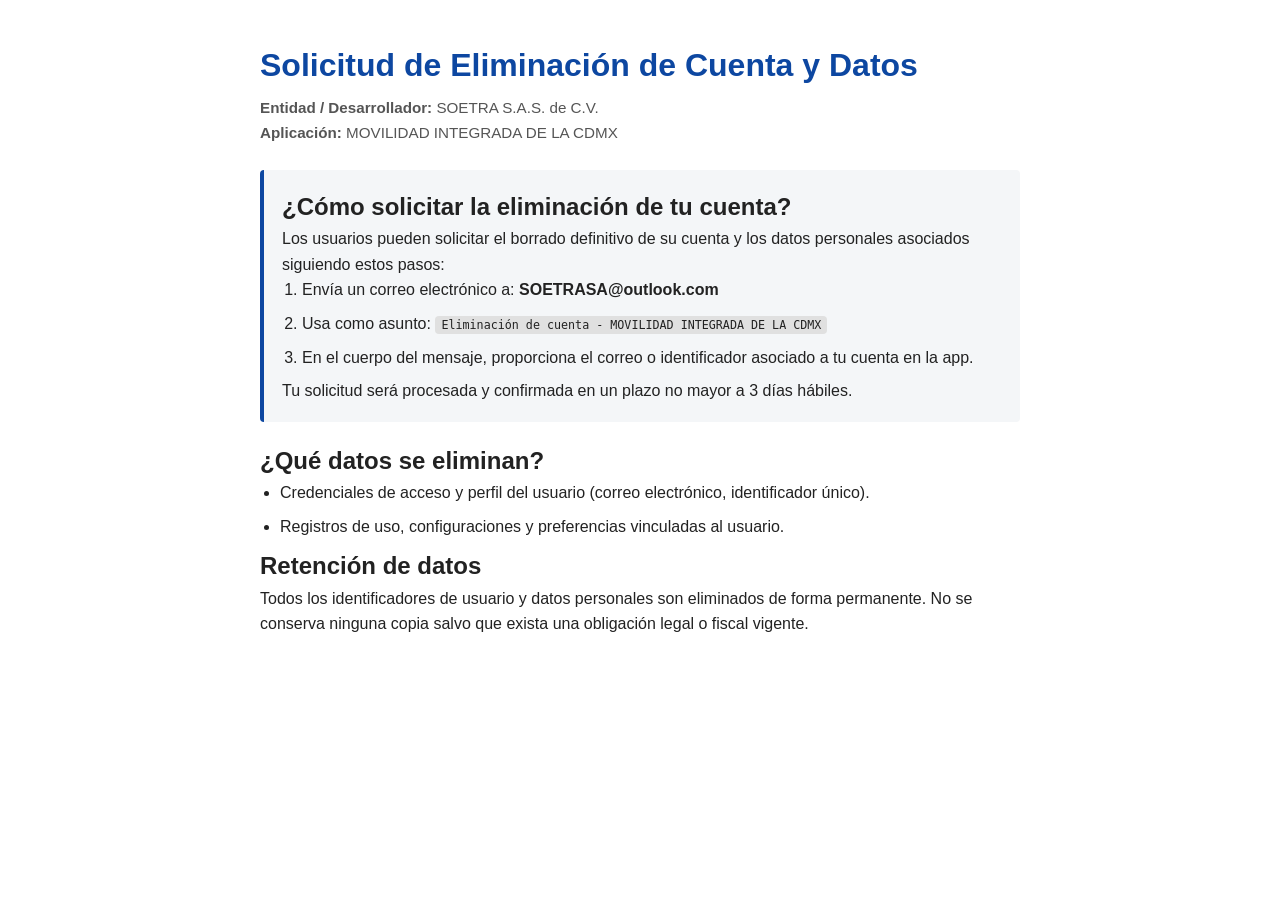
==== delete-account.html @ d7120647 "Add files via upload" ====
<!DOCTYPE html>
<html lang="es">
<head>
    <meta charset="UTF-8">
    <meta name="viewport" content="width=device-width, initial-scale=1.0">
    <title>Eliminación de Cuenta - SOETRA</title>
    <link rel="stylesheet" href="estilos.css">
    <link rel="icon" href="favicon.png" type="image/png">
    <style>
        body { font-family: -apple-system, BlinkMacSystemFont, "Segoe UI", Roboto, Arial, sans-serif; line-height: 1.6; max-width: 800px; margin: 40px auto; padding: 0 20px; color: #222; }
        h1 { color: #0d47a1; margin-bottom: 5px; }
        .meta { color: #555; margin-bottom: 25px; font-size: 0.95rem; }
        .card { background: #f4f6f8; border-left: 4px solid #0d47a1; border-radius: 4px; padding: 18px; margin: 20px 0; }
        ul, ol { padding-left: 20px; }
        li { margin-bottom: 8px; }
        code { background: #e0e0e0; padding: 2px 6px; border-radius: 4px; font-size: 0.9em; }
    </style>
</head>
<body>

    <h1>Solicitud de Eliminación de Cuenta y Datos</h1>
    <div class="meta">
        <p><strong>Entidad / Desarrollador:</strong> SOETRA S.A.S. de C.V.</p>
        <!-- Sustituye [NOMBRE EXACTO DE TU APP] por el nombre idéntico que tiene en Play Console -->
        <p><strong>Aplicación:</strong> MOVILIDAD INTEGRADA DE LA CDMX</p>
    </div>

    <div class="card">
        <h2>¿Cómo solicitar la eliminación de tu cuenta?</h2>
        <p>Los usuarios pueden solicitar el borrado definitivo de su cuenta y los datos personales asociados siguiendo estos pasos:</p>
        <ol>
            <li>Envía un correo electrónico a: <strong>SOETRASA@outlook.com</strong></li>
            <li>Usa como asunto: <code>Eliminación de cuenta - MOVILIDAD INTEGRADA DE LA  CDMX</code></li>
            <li>En el cuerpo del mensaje, proporciona el correo o identificador asociado a tu cuenta en la app.</li>
        </ol>
        <p>Tu solicitud será procesada y confirmada en un plazo no mayor a 3 días hábiles.</p>
    </div>

    <h2>¿Qué datos se eliminan?</h2>
    <ul>
        <li>Credenciales de acceso y perfil del usuario (correo electrónico, identificador único).</li>
        <li>Registros de uso, configuraciones y preferencias vinculadas al usuario.</li>
    </ul>

    <h2>Retención de datos</h2>
    <p>Todos los identificadores de usuario y datos personales son eliminados de forma permanente. No se conserva ninguna copia salvo que exista una obligación legal o fiscal vigente.</p>

</body>
</html>
---- estilos.css ----
:root {
  --navy: #07182e;
  --navy-2: #0b2445;
  --blue: #1565d8;
  --cyan: #39bfea;
  --green: #2cd27f;
  --ink: #10243e;
  --muted: #60738b;
  --line: #dfe7ef;
  --paper: #f5f8fb;
  --white: #fff;
  --shadow: 0 24px 70px rgba(7, 24, 46, .12);
}

* { box-sizing: border-box; margin: 0; padding: 0; }
html { scroll-behavior: smooth; }
body {
  font-family: "Manrope", "Segoe UI", sans-serif;
  color: var(--ink);
  background: var(--white);
  line-height: 1.65;
  overflow-x: hidden;
}
a { color: inherit; }
button, a { -webkit-tap-highlight-color: transparent; }
.container { width: min(1160px, calc(100% - 40px)); margin-inline: auto; }
.section { padding: 108px 0; }
.skip-link { position: fixed; left: 16px; top: -100px; z-index: 999; background: #fff; padding: 12px 18px; border-radius: 8px; }
.skip-link:focus { top: 16px; }

.site-header {
  position: fixed;
  inset: 0 0 auto;
  z-index: 100;
  transition: background .25s, box-shadow .25s;
}
.site-header.scrolled { background: rgba(7, 24, 46, .94); box-shadow: 0 10px 30px rgba(0, 0, 0, .14); backdrop-filter: blur(14px); }
.nav { height: 78px; display: flex; align-items: center; justify-content: space-between; }
.brand { display: inline-flex; align-items: center; gap: 11px; color: #fff; text-decoration: none; font-size: 1.06rem; font-weight: 800; letter-spacing: .08em; }
.brand-mark {
  width: 36px; height: 36px; display: grid; place-items: center; border-radius: 11px;
  background: linear-gradient(135deg, var(--cyan), var(--green)); color: var(--navy); font-weight: 800;
}
.nav-links { display: flex; align-items: center; gap: 30px; color: rgba(255,255,255,.82); font-size: .9rem; font-weight: 600; }
.nav-links a { text-decoration: none; transition: color .2s; }
.nav-links a:hover { color: #fff; }
.nav-cta { padding: 10px 17px; border: 1px solid rgba(255,255,255,.26); border-radius: 10px; background: rgba(255,255,255,.08); }
.menu-toggle { display: none; border: 0; background: none; width: 42px; height: 42px; padding: 10px; }
.menu-toggle span { display: block; height: 2px; background: #fff; margin: 5px 0; }

.hero { position: relative; min-height: 770px; display: grid; align-items: center; overflow: hidden; color: white; background: radial-gradient(circle at 75% 30%, #123b71 0, transparent 34%), linear-gradient(145deg, #06162b 0%, #0a2343 56%, #0b3159 100%); }
.hero::after { content:""; position: absolute; inset: auto 0 0; height: 160px; background: linear-gradient(to top, rgba(5,20,38,.7), transparent); }
.hero-grid { position: relative; z-index: 3; display: grid; grid-template-columns: 1.05fr .95fr; align-items: center; gap: 56px; padding-top: 100px; }
.hero-copy { padding: 60px 0 70px; }
.eyebrow, .kicker { display: inline-flex; align-items: center; gap: 9px; color: var(--blue); font-size: .75rem; font-weight: 800; letter-spacing: .13em; text-transform: uppercase; }
.eyebrow { color: #a8dfff; margin-bottom: 24px; }
.status-dot { width: 8px; height: 8px; border-radius: 50%; background: var(--green); box-shadow: 0 0 0 6px rgba(44,210,127,.12); }
.hero h1 { max-width: 650px; font-size: clamp(3.1rem, 5.5vw, 5.5rem); line-height: 1.02; letter-spacing: -.055em; }
.hero h1 span { color: transparent; background: linear-gradient(90deg, #52c8ff, #42e596); background-clip: text; }
.hero-copy > p { max-width: 620px; margin-top: 25px; color: #b9c8d9; font-size: 1.08rem; }
.hero-actions { display: flex; gap: 14px; margin-top: 34px; }
.button { min-height: 52px; display: inline-flex; align-items: center; justify-content: center; gap: 11px; border-radius: 12px; padding: 10px 22px; text-decoration: none; font-weight: 800; transition: transform .2s, box-shadow .2s, background .2s; }
.button:hover { transform: translateY(-2px); }
.button-primary { background: linear-gradient(135deg, var(--green), #1ebd6d); color: #062618; box-shadow: 0 13px 36px rgba(44,210,127,.24); }
.button-ghost { color: white; border: 1px solid rgba(255,255,255,.2); background: rgba(255,255,255,.05); }
.button small { display: block; font-size: .62rem; font-weight: 600; line-height: 1; opacity: .78; }
.play-icon { font-size: .9rem; }
.hero-proof { display: flex; gap: 28px; margin-top: 42px; padding-top: 25px; border-top: 1px solid rgba(255,255,255,.12); }
.hero-proof div { display: grid; }
.hero-proof strong { font-size: 1.08rem; color: #fff; }
.hero-proof span { color: #8096ad; font-size: .7rem; }
.hero-glow { position: absolute; border-radius: 50%; filter: blur(10px); opacity: .26; }
.hero-glow-one { width: 420px; height: 420px; right: 2%; top: 15%; background: #0c86e8; }
.hero-glow-two { width: 260px; height: 260px; left: -100px; bottom: -60px; background: #27cf80; }
.route-lines { position: absolute; inset: 0; opacity: .13; }
.route { position: absolute; display: block; height: 2px; width: 44%; border-radius: 99px; }
.route::before, .route::after { content:""; position:absolute; top:50%; width:11px; height:11px; border:3px solid currentColor; border-radius:50%; transform:translateY(-50%); background:var(--navy); }
.route::before { left: 28%; } .route::after { right: 13%; }
.route-one { color:#28c5fb; background:#28c5fb; right:-4%; top:27%; transform:rotate(-14deg); }
.route-two { color:#29df82; background:#29df82; right:-5%; bottom:23%; transform:rotate(11deg); }
.route-three { color:#4a69ff; background:#4a69ff; left:-10%; top:45%; transform:rotate(7deg); }

.hero-visual { position: relative; height: 620px; display: grid; place-items: center; }
.phone { position: relative; z-index: 2; width: 294px; height: 596px; padding: 10px; border-radius: 45px; background: linear-gradient(145deg,#36495c,#03070c 35%,#1a2938); box-shadow: 0 45px 90px rgba(0,0,0,.45), inset 0 0 0 2px #627488; transform: rotate(5deg); }
.phone-speaker { position: absolute; z-index:4; top:18px; left:50%; transform:translateX(-50%); width:70px; height:20px; border-radius:20px; background:#050a0f; }
.phone-screen { height: 100%; border-radius: 36px; overflow: hidden; color: var(--ink); background: #eef5f8; }
.app-top { display:flex; justify-content:space-between; align-items:center; padding: 44px 18px 13px; background:#fff; }
.app-top div { display:grid; }
.app-top small { color:#7c8c9d; font-size:.58rem; }
.app-top strong { font-size:.82rem; }
.avatar { width:29px; height:29px; display:grid; place-items:center; border-radius:50%; background:var(--navy); color:#fff; font-size:.65rem; }
.search-bar { margin: 0 15px 12px; padding: 9px 12px; display:flex; align-items:center; gap:8px; border-radius:9px; background:#fff; color:#8090a0; font-size:.62rem; box-shadow:0 6px 18px rgba(22,59,89,.07); }
.map { position:relative; height: 245px; overflow:hidden; background: linear-gradient(25deg,#d7e8e7,#eef2e4); }
.map-road { position:absolute; height:7px; width:150%; border:2px solid rgba(255,255,255,.85); border-left:0; border-right:0; background:#cadbd9; }
.road-a { top:35%; left:-30%; transform:rotate(-13deg); }.road-b{top:65%; left:-23%; transform:rotate(19deg)}.road-c{top:18%; left:-30%; transform:rotate(44deg)}
.map-route { position:absolute; left:45%; top:-10%; height:120%; width:7px; background:#1489e8; transform:rotate(29deg); border:2px solid rgba(255,255,255,.7); border-radius:8px; }
.pin { position:absolute; width:29px; height:29px; display:grid; place-items:center; border:3px solid #fff; border-radius:50% 50% 50% 4px; transform:rotate(-45deg); color:#fff; font-size:.55rem; font-weight:800; box-shadow:0 5px 10px rgba(0,0,0,.15); }
.pin::first-letter { transform:rotate(45deg); }
.pin-a{top:26%;left:24%;background:#f05475}.pin-b{top:52%;right:16%;background:#20a685}
.location-dot { position:absolute; left:46%; bottom:22%; width:16px; height:16px; border:4px solid #fff; border-radius:50%; background:#126ed0; box-shadow:0 0 0 5px rgba(18,110,208,.2); }
.nearby-card { margin: -17px 13px 0; position:relative; z-index:3; padding:14px; border-radius:14px; background:#fff; box-shadow:0 12px 35px rgba(15,55,83,.14); }
.nearby-title { display:flex; align-items:center; justify-content:space-between; margin-bottom:9px; }
.nearby-title strong { font-size:.68rem; }.nearby-title span{font-size:.52rem;color:var(--blue)}
.transport-row { display:grid; grid-template-columns:34px 1fr auto; align-items:center; gap:9px; padding:8px 0; border-top:1px solid #edf0f3; }
.transport-icon { width:30px; height:30px; display:grid; place-items:center; border-radius:9px; color:#fff; font-size:.52rem; font-weight:800; }
.metro{background:#f05374}.bus{background:#18a488}.transport-row div{display:grid}.transport-row strong{font-size:.6rem}.transport-row small{font-size:.49rem;color:#8a99a9}.transport-row b{color:#94a1ae}
.floating-card { position:absolute; z-index:3; display:flex; align-items:center; gap:9px; padding:11px 14px; border:1px solid rgba(255,255,255,.18); border-radius:13px; color:#fff; background:rgba(14,47,82,.8); box-shadow:0 15px 40px rgba(0,0,0,.22); backdrop-filter:blur(15px); }
.floating-card > span { width:31px; height:31px; display:grid; place-items:center; border-radius:9px; background:rgba(57,191,234,.17); color:#75dbff; }
.floating-card div{display:grid}.floating-card strong{font-size:.7rem}.floating-card small{font-size:.52rem;color:#9db0c4}
.weather{top:17%;right:-1%}.alert{bottom:16%;left:-5%}

.section-heading { max-width: 700px; margin: 0 auto 52px; text-align: center; }
.section-heading.compact { margin-bottom: 35px; }
.section-heading h2, .product-copy h2, .about-copy h2, .contact-card h2 { margin-top: 12px; font-size: clamp(2rem, 4vw, 3.2rem); line-height: 1.15; letter-spacing: -.04em; }
.section-heading p { margin-top: 16px; color: var(--muted); }
.feature-grid { display:grid; grid-template-columns:repeat(3,1fr); gap:18px; }
.feature-card { padding:28px; border:1px solid #e5ebf1; border-radius:18px; background:#fff; box-shadow:0 12px 35px rgba(15,52,81,.045); transition:transform .25s, box-shadow .25s; }
.feature-card:hover { transform:translateY(-5px); box-shadow:var(--shadow); }
.feature-icon { width:46px; height:46px; display:grid; place-items:center; margin-bottom:19px; border-radius:13px; font-size:1.15rem; font-weight:800; }
.cyan{background:#e5f7ff;color:#069cd5}.green{background:#e6faef;color:#17a962}.violet{background:#f1eafe;color:#7952d9}.amber{background:#fff3d8;color:#d38a00}.blue{background:#e8efff;color:#3867dc}.rose{background:#ffebf0;color:#dc4b70}
.feature-card h3 { font-size:1.04rem; }.feature-card p{margin-top:9px;color:var(--muted);font-size:.88rem}
.download-banner { margin-top:48px; padding:47px 52px; display:flex; align-items:center; justify-content:space-between; gap:35px; border-radius:26px; color:#fff; background:radial-gradient(circle at 70% 0,rgba(57,191,234,.32),transparent 34%),linear-gradient(135deg,var(--navy),#0b3765); box-shadow:var(--shadow); }
.download-banner h2{margin-top:9px;font-size:clamp(1.7rem,3vw,2.5rem);line-height:1.2}.download-banner p{margin-top:8px;color:#adc0d3}.kicker.light{color:#65dca3}
.button-light { color:var(--navy); background:#fff; white-space:nowrap; box-shadow:0 12px 30px rgba(0,0,0,.15); }

.network { padding-top:0; }
.network-list { display:flex; flex-wrap:wrap; justify-content:center; gap:12px; }
.network-list span { display:flex; align-items:center; gap:9px; padding:11px 16px; border:1px solid var(--line); border-radius:99px; background:#fff; font-size:.8rem; font-weight:700; }
.line { width:8px;height:8px;border-radius:50%}.line-pink{background:#e84e88}.line-red{background:#e94d4d}.line-green{background:#21aa67}.line-blue{background:#368dde}.line-purple{background:#8758c9}.line-teal{background:#34b9ab}.line-orange{background:#e9903b}

.models { background:var(--paper); }
.product-grid { display:grid;grid-template-columns:.9fr 1.1fr;gap:85px;align-items:center }
.product-copy > p,.about-copy > p{margin-top:18px;color:var(--muted)}
.check-list{list-style:none;display:grid;gap:14px;margin:28px 0}.check-list li{display:flex;align-items:center;gap:11px;font-weight:600;font-size:.9rem}.check-list span{width:25px;height:25px;display:grid;place-items:center;border-radius:50%;background:#dff8eb;color:#159d5b;font-size:.73rem}
.product-actions{display:flex;align-items:center;gap:20px;flex-wrap:wrap}.product-actions .button{min-width:190px}.product-actions .text-link{white-space:nowrap}
.text-link{display:inline-flex;align-items:center;gap:9px;color:var(--blue);font-weight:800;text-decoration:none;font-size:.88rem}
.dashboard-card{padding:28px;border:1px solid #dfe7ef;border-radius:22px;background:#fff;box-shadow:var(--shadow)}
.dashboard-head{display:flex;justify-content:space-between}.dashboard-head div{display:grid}.dashboard-head small{font-size:.55rem;color:#27a868;font-weight:800;letter-spacing:.1em}.dashboard-head strong{font-size:1rem}.dashboard-head span{color:#9daab7}
.metrics{display:grid;grid-template-columns:repeat(3,1fr);gap:10px;margin:24px 0}.metrics div{padding:14px;border-radius:12px;background:#f5f8fb;display:grid}.metrics small{font-size:.52rem;color:#78899b}.metrics strong{font-size:1.32rem}.metrics span{font-size:.52rem;color:#9aa8b5}
.chart{position:relative;height:190px;overflow:hidden;border-radius:10px;background:linear-gradient(to bottom,#fbfdff,#f4f8fb)}
.chart-grid{position:absolute;inset:0;background-image:linear-gradient(#e6edf3 1px,transparent 1px),linear-gradient(90deg,#e6edf3 1px,transparent 1px);background-size:100% 25%,16.66% 100%}
.chart-area{position:absolute;inset:17% 3% 7%;background:linear-gradient(to top,rgba(21,101,216,.17),transparent 80%);clip-path:polygon(0 96%,10% 75%,21% 61%,33% 38%,45% 25%,55% 21%,65% 30%,77% 49%,88% 69%,100% 94%,100% 100%,0 100%)}
.chart-line{position:absolute;left:3%;bottom:13%;width:94%;height:72%;border-top:3px solid var(--blue);border-radius:50% 50% 0 0;transform:skewY(-2deg)}
.chart-point{position:absolute;left:55%;top:22%;width:12px;height:12px;border:3px solid #fff;border-radius:50%;background:var(--blue);box-shadow:0 0 0 3px rgba(21,101,216,.2)}
.chart-legend{display:flex;justify-content:space-between;margin-top:13px;color:#7b8c9d;font-size:.58rem}.chart-legend span:first-child{display:flex;align-items:center;gap:6px}.chart-legend b{width:9px;height:3px;background:var(--blue)}

.about-grid { display:grid;grid-template-columns:.7fr 1.3fr;align-items:center;gap:90px }
.about-mark{position:relative;width:300px;height:300px;margin:auto;display:grid;place-items:center;border-radius:50%;background:radial-gradient(circle,#0f3b68 0 35%,var(--navy) 36% 100%);box-shadow:0 30px 80px rgba(7,24,46,.22)}
.about-mark > span{font-size:5rem;color:#fff;font-weight:800}.orbit{position:absolute;border:1px solid rgba(57,191,234,.38);border-radius:50%}.orbit::after{content:"";position:absolute;width:11px;height:11px;border-radius:50%;background:var(--green);box-shadow:0 0 18px var(--green)}
.orbit-one{inset:24px;transform:rotate(30deg)}.orbit-one::after{right:20px;top:28px}.orbit-two{inset:-20px;transform:rotate(-50deg)}.orbit-two::after{left:39px;bottom:52px;background:var(--cyan)}
.values{display:flex;gap:25px;margin-top:30px;padding-top:24px;border-top:1px solid var(--line)}.values span{display:grid;font-size:.76rem;font-weight:700}.values b{color:var(--blue);font-size:.65rem}

.contact { padding-top:20px; }
.contact-card{display:flex;align-items:center;justify-content:space-between;gap:40px;padding:50px 55px;border-radius:26px;color:#fff;background:linear-gradient(135deg,#1053a5,#0e79b7 65%,#12a982);box-shadow:0 24px 65px rgba(18,90,155,.2)}
.contact-card h2{font-size:clamp(1.7rem,3vw,2.45rem)}.contact-card p{margin-top:10px;color:rgba(255,255,255,.75)}
.contact-actions{display:flex;gap:11px}.button-outline-light{border:1px solid rgba(255,255,255,.5);color:#fff;white-space:nowrap}

footer{margin-top:100px;padding:70px 0 25px;color:#91a3b7;background:var(--navy)}
.footer-grid{display:grid;grid-template-columns:1.4fr repeat(3,1fr);gap:50px}.brand-light{margin-bottom:17px}.footer-brand p{max-width:300px;font-size:.84rem}
.footer-grid h3{margin-bottom:17px;color:#fff;font-size:.8rem}.footer-grid > div:not(:first-child){display:flex;flex-direction:column;gap:10px}.footer-grid a:not(.brand){font-size:.76rem;text-decoration:none}.footer-grid a:hover{color:#fff}
.footer-bottom{display:flex;justify-content:space-between;margin-top:50px;padding-top:24px;border-top:1px solid rgba(255,255,255,.09);font-size:.68rem}
.mobile-download{display:none}
.reveal{opacity:0;transform:translateY(22px);transition:opacity .65s ease,transform .65s ease}.reveal.visible{opacity:1;transform:none}

@media (max-width: 960px){
  .hero-grid{grid-template-columns:1fr;text-align:center}.hero-copy{padding-bottom:0}.hero-copy>p{margin-inline:auto}.hero-actions,.hero-proof{justify-content:center}.hero-visual{height:610px}
  .feature-grid{grid-template-columns:repeat(2,1fr)}.product-grid{grid-template-columns:1fr;gap:55px}.product-copy{text-align:center}.check-list{max-width:480px;margin-inline:auto}.product-actions{justify-content:center}.about-grid{grid-template-columns:1fr;gap:55px}.about-copy{text-align:center}.values{justify-content:center}
  .contact-card{align-items:flex-start;flex-direction:column}.footer-grid{grid-template-columns:1.3fr 1fr 1fr}.footer-grid>div:last-child{grid-column:2/4}
}
@media (max-width: 720px){
  .container{width:min(100% - 28px,1160px)}.section{padding:78px 0}
  .menu-toggle{display:block}.nav-links{position:absolute;left:14px;right:14px;top:70px;display:none;flex-direction:column;align-items:stretch;gap:0;padding:12px;border:1px solid rgba(255,255,255,.12);border-radius:16px;background:rgba(7,24,46,.98);box-shadow:0 20px 50px rgba(0,0,0,.28)}.nav-links.open{display:flex}.nav-links a{padding:12px 14px}.nav-cta{text-align:center;margin-top:6px}
  .hero{min-height:auto}.hero-grid{padding-top:105px;gap:15px}.hero-copy{padding-top:35px}.hero h1{font-size:clamp(2.7rem,14vw,4rem)}.hero-actions{flex-direction:column;align-items:stretch}.hero-proof{gap:15px}.hero-proof div{flex:1}.hero-visual{height:540px;transform:scale(.88);margin:-25px 0}.phone{height:570px}.weather{right:-4%}.alert{left:-4%}
  .feature-grid{grid-template-columns:1fr}.download-banner{padding:35px 25px;align-items:flex-start;flex-direction:column}.network-list{justify-content:flex-start}
  .dashboard-card{padding:17px}.metrics{gap:5px}.metrics div{padding:10px}.metrics strong{font-size:1rem}.chart{height:145px}.product-actions{align-items:stretch;flex-direction:column}.product-actions .text-link{white-space:normal}
  .about-mark{width:230px;height:230px}.about-mark>span{font-size:4rem}.values{gap:14px;flex-wrap:wrap}.values span{min-width:90px}
  .contact-card{padding:36px 25px}.contact-actions{width:100%;flex-direction:column}.footer-grid{grid-template-columns:1fr 1fr}.footer-brand{grid-column:1/-1}.footer-grid>div:last-child{grid-column:auto}.footer-bottom{flex-direction:column;gap:6px}
  .mobile-download{position:fixed;z-index:90;left:50%;bottom:14px;transform:translateX(-50%);display:flex;align-items:center;gap:9px;width:max-content;padding:12px 20px;border-radius:99px;color:#062618;background:var(--green);box-shadow:0 13px 35px rgba(4,26,19,.3);text-decoration:none;font-size:.82rem;font-weight:800}
}
@media (prefers-reduced-motion: reduce){
  html{scroll-behavior:auto}.reveal{opacity:1;transform:none;transition:none}.button{transition:none}
}
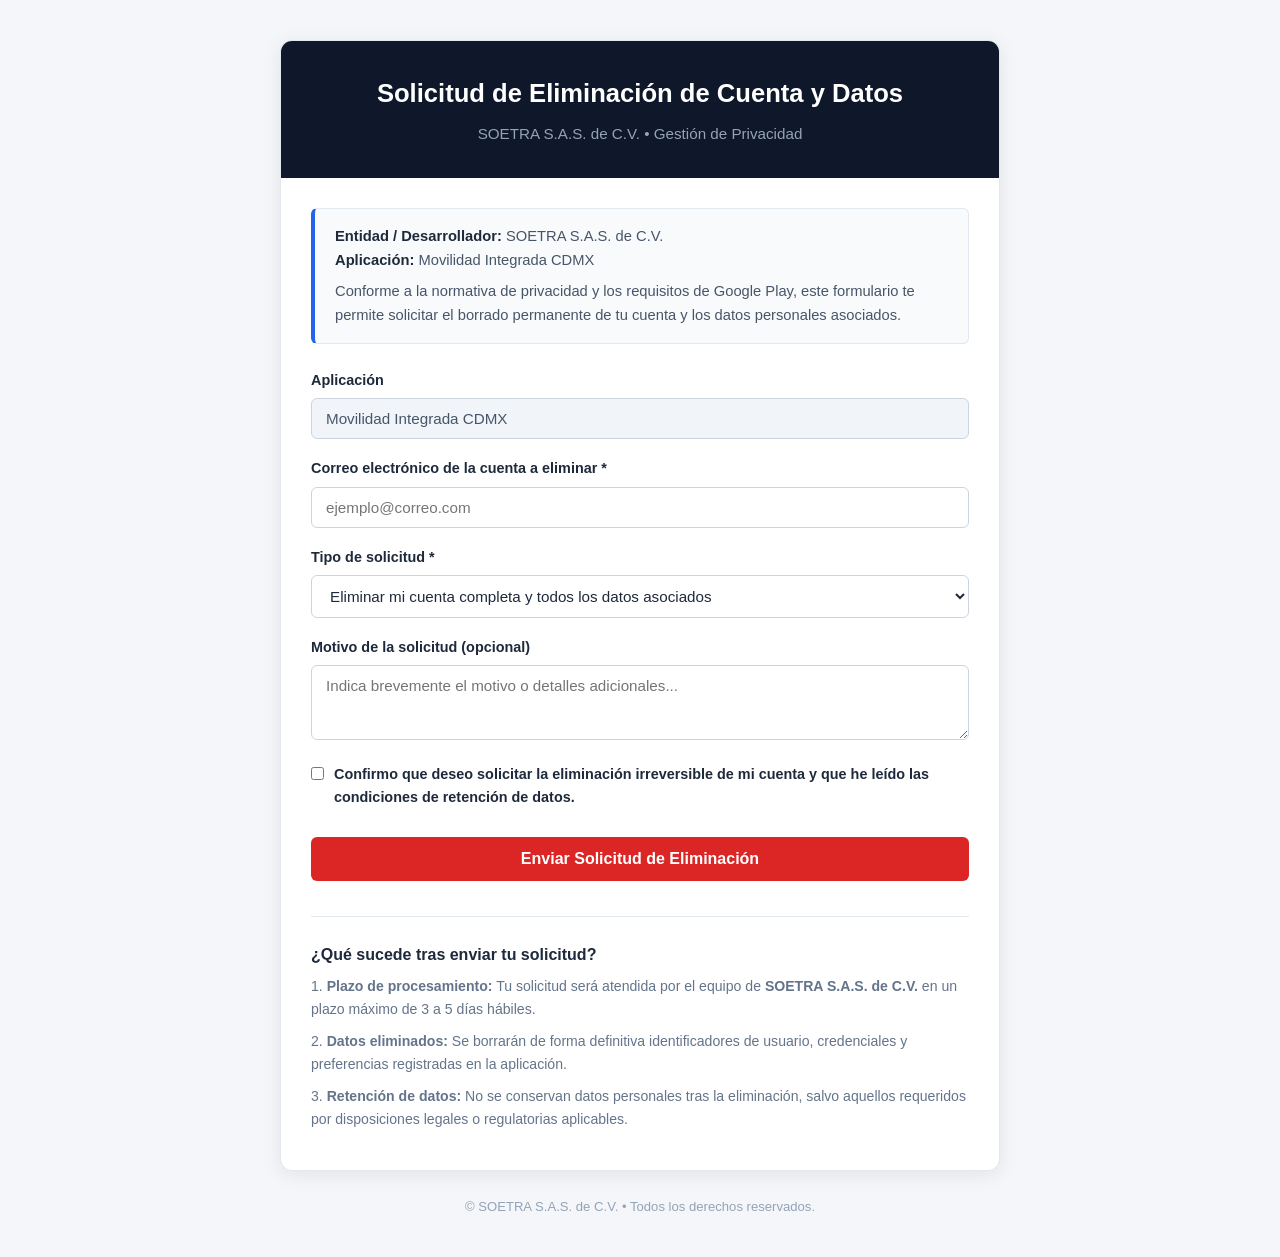
==== commit 4286c5ac: "Add files via upload" ====
--- a/delete-account.html
+++ b/delete-account.html
@@ -3,47 +3,216 @@
 <head>
     <meta charset="UTF-8">
     <meta name="viewport" content="width=device-width, initial-scale=1.0">
-    <title>Eliminación de Cuenta - SOETRA</title>
-    <link rel="stylesheet" href="estilos.css">
+    <title>Eliminación de Cuenta y Datos - Movilidad Integrada CDMX</title>
     <link rel="icon" href="favicon.png" type="image/png">
     <style>
-        body { font-family: -apple-system, BlinkMacSystemFont, "Segoe UI", Roboto, Arial, sans-serif; line-height: 1.6; max-width: 800px; margin: 40px auto; padding: 0 20px; color: #222; }
-        h1 { color: #0d47a1; margin-bottom: 5px; }
-        .meta { color: #555; margin-bottom: 25px; font-size: 0.95rem; }
-        .card { background: #f4f6f8; border-left: 4px solid #0d47a1; border-radius: 4px; padding: 18px; margin: 20px 0; }
-        ul, ol { padding-left: 20px; }
-        li { margin-bottom: 8px; }
-        code { background: #e0e0e0; padding: 2px 6px; border-radius: 4px; font-size: 0.9em; }
+        * {
+            box-sizing: border-box;
+            margin: 0;
+            padding: 0;
+        }
+        body {
+            font-family: -apple-system, BlinkMacSystemFont, "Segoe UI", Roboto, Helvetica, Arial, sans-serif;
+            background-color: #f4f6f9;
+            color: #333333;
+            line-height: 1.6;
+            padding: 40px 15px;
+        }
+        .container {
+            max-width: 720px;
+            margin: 0 auto;
+            background: #ffffff;
+            border-radius: 12px;
+            box-shadow: 0 4px 20px rgba(0, 0, 0, 0.08);
+            overflow: hidden;
+            border: 1px solid #e2e8f0;
+        }
+        .header {
+            background: #0f172a;
+            color: #ffffff;
+            padding: 32px 30px;
+            text-align: center;
+        }
+        .header h1 {
+            font-size: 1.6rem;
+            margin-bottom: 8px;
+            font-weight: 700;
+        }
+        .header p {
+            color: #94a3b8;
+            font-size: 0.95rem;
+        }
+        .content {
+            padding: 30px;
+        }
+        .info-card {
+            background-color: #f8fafc;
+            border: 1px solid #e2e8f0;
+            border-left: 4px solid #2563eb;
+            border-radius: 6px;
+            padding: 16px 20px;
+            margin-bottom: 25px;
+            font-size: 0.92rem;
+            color: #475569;
+        }
+        .info-card strong {
+            color: #1e293b;
+        }
+        form {
+            display: flex;
+            flex-direction: column;
+            gap: 18px;
+        }
+        .form-group {
+            display: flex;
+            flex-direction: column;
+            gap: 6px;
+        }
+        label {
+            font-weight: 600;
+            font-size: 0.9rem;
+            color: #1e293b;
+        }
+        input[type="text"],
+        input[type="email"],
+        select,
+        textarea {
+            width: 100%;
+            padding: 11px 14px;
+            border: 1px solid #cbd5e1;
+            border-radius: 6px;
+            font-size: 0.95rem;
+            font-family: inherit;
+            color: #1e293b;
+            background: #ffffff;
+            transition: border-color 0.2s, box-shadow 0.2s;
+        }
+        input:focus, select:focus, textarea:focus {
+            outline: none;
+            border-color: #2563eb;
+            box-shadow: 0 0 0 3px rgba(37, 99, 235, 0.15);
+        }
+        .checkbox-group {
+            display: flex;
+            align-items: flex-start;
+            gap: 10px;
+            margin-top: 5px;
+            font-size: 0.88rem;
+            color: #475569;
+        }
+        .checkbox-group input {
+            margin-top: 4px;
+            cursor: pointer;
+        }
+        button[type="submit"] {
+            background: #dc2626;
+            color: #ffffff;
+            font-size: 1rem;
+            font-weight: 600;
+            padding: 13px 20px;
+            border: none;
+            border-radius: 6px;
+            cursor: pointer;
+            transition: background-color 0.2s, transform 0.1s;
+            margin-top: 10px;
+        }
+        button[type="submit"]:hover {
+            background: #b91c1c;
+        }
+        button[type="submit"]:active {
+            transform: scale(0.99);
+        }
+        .policy-details {
+            margin-top: 35px;
+            padding-top: 25px;
+            border-top: 1px solid #e2e8f0;
+            font-size: 0.88rem;
+            color: #64748b;
+        }
+        .policy-details h3 {
+            font-size: 1rem;
+            color: #1e293b;
+            margin-bottom: 8px;
+        }
+        .policy-details p {
+            margin-bottom: 10px;
+        }
+        .footer {
+            text-align: center;
+            font-size: 0.82rem;
+            color: #94a3b8;
+            margin-top: 25px;
+        }
     </style>
 </head>
 <body>
 
-    <h1>Solicitud de Eliminación de Cuenta y Datos</h1>
-    <div class="meta">
-        <p><strong>Entidad / Desarrollador:</strong> SOETRA S.A.S. de C.V.</p>
-        <!-- Sustituye [NOMBRE EXACTO DE TU APP] por el nombre idéntico que tiene en Play Console -->
-        <p><strong>Aplicación:</strong> MOVILIDAD INTEGRADA DE LA CDMX</p>
+<div class="container">
+    <div class="header">
+        <h1>Solicitud de Eliminación de Cuenta y Datos</h1>
+        <p>SOETRA S.A.S. de C.V. &bull; Gestión de Privacidad</p>
     </div>
 
-    <div class="card">
-        <h2>¿Cómo solicitar la eliminación de tu cuenta?</h2>
-        <p>Los usuarios pueden solicitar el borrado definitivo de su cuenta y los datos personales asociados siguiendo estos pasos:</p>
-        <ol>
-            <li>Envía un correo electrónico a: <strong>SOETRASA@outlook.com</strong></li>
-            <li>Usa como asunto: <code>Eliminación de cuenta - MOVILIDAD INTEGRADA DE LA  CDMX</code></li>
-            <li>En el cuerpo del mensaje, proporciona el correo o identificador asociado a tu cuenta en la app.</li>
-        </ol>
-        <p>Tu solicitud será procesada y confirmada en un plazo no mayor a 3 días hábiles.</p>
+    <div class="content">
+        <!-- Referencias explícitas exigidas por las políticas de Google Play -->
+        <div class="info-card">
+            <p><strong>Entidad / Desarrollador:</strong> SOETRA S.A.S. de C.V.</p>
+            <p><strong>Aplicación:</strong> Movilidad Integrada CDMX</p>
+            <p style="margin-top: 8px;">
+                Conforme a la normativa de privacidad y los requisitos de Google Play, este formulario te permite solicitar el borrado permanente de tu cuenta y los datos personales asociados.
+            </p>
+        </div>
+
+        <!-- Formulario configurado para enviar a soetrasa@outlook.com sin backend -->
+        <form action="https://formsubmit.co/soetrasa@outlook.com" method="POST">
+            <!-- Configuración oculta para el envío de correo -->
+            <input type="hidden" name="_subject" value="Nueva Solicitud: Eliminación de Cuenta - Movilidad Integrada CDMX">
+            <input type="hidden" name="_template" value="table">
+            <input type="hidden" name="_captcha" value="false">
+            
+            <div class="form-group">
+                <label for="appName">Aplicación</label>
+                <input type="text" id="appName" name="Aplicacion" value="Movilidad Integrada CDMX" readonly style="background-color: #f1f5f9; color: #475569;">
+            </div>
+
+            <div class="form-group">
+                <label for="email">Correo electrónico de la cuenta a eliminar *</label>
+                <input type="email" id="email" name="Email_Cuenta" placeholder="ejemplo@correo.com" required>
+            </div>
+
+            <div class="form-group">
+                <label for="tipo_solicitud">Tipo de solicitud *</label>
+                <select id="tipo_solicitud" name="Tipo_Solicitud" required>
+                    <option value="Eliminación total de cuenta y todos los datos">Eliminar mi cuenta completa y todos los datos asociados</option>
+                    <option value="Eliminación de datos específicos de actividad">Eliminar únicamente el historial y registros de actividad</option>
+                </select>
+            </div>
+
+            <div class="form-group">
+                <label for="motivo">Motivo de la solicitud (opcional)</label>
+                <textarea id="motivo" name="Motivo_Opcional" rows="3" placeholder="Indica brevemente el motivo o detalles adicionales..."></textarea>
+            </div>
+
+            <div class="checkbox-group">
+                <input type="checkbox" id="confirm" required>
+                <label for="confirm">Confirmo que deseo solicitar la eliminación irreversible de mi cuenta y que he leído las condiciones de retención de datos.</label>
+            </div>
+
+            <button type="submit">Enviar Solicitud de Eliminación</button>
+        </form>
+
+        <div class="policy-details">
+            <h3>¿Qué sucede tras enviar tu solicitud?</h3>
+            <p>1. <strong>Plazo de procesamiento:</strong> Tu solicitud será atendida por el equipo de <strong>SOETRA S.A.S. de C.V.</strong> en un plazo máximo de 3 a 5 días hábiles.</p>
+            <p>2. <strong>Datos eliminados:</strong> Se borrarán de forma definitiva identificadores de usuario, credenciales y preferencias registradas en la aplicación.</p>
+            <p>3. <strong>Retención de datos:</strong> No se conservan datos personales tras la eliminación, salvo aquellos requeridos por disposiciones legales o regulatorias aplicables.</p>
+        </div>
     </div>
-
-    <h2>¿Qué datos se eliminan?</h2>
-    <ul>
-        <li>Credenciales de acceso y perfil del usuario (correo electrónico, identificador único).</li>
-        <li>Registros de uso, configuraciones y preferencias vinculadas al usuario.</li>
-    </ul>
-
-    <h2>Retención de datos</h2>
-    <p>Todos los identificadores de usuario y datos personales son eliminados de forma permanente. No se conserva ninguna copia salvo que exista una obligación legal o fiscal vigente.</p>
+</div>
+
+<div class="footer">
+    &copy; SOETRA S.A.S. de C.V. &bull; Todos los derechos reservados.
+</div>
 
 </body>
 </html>
